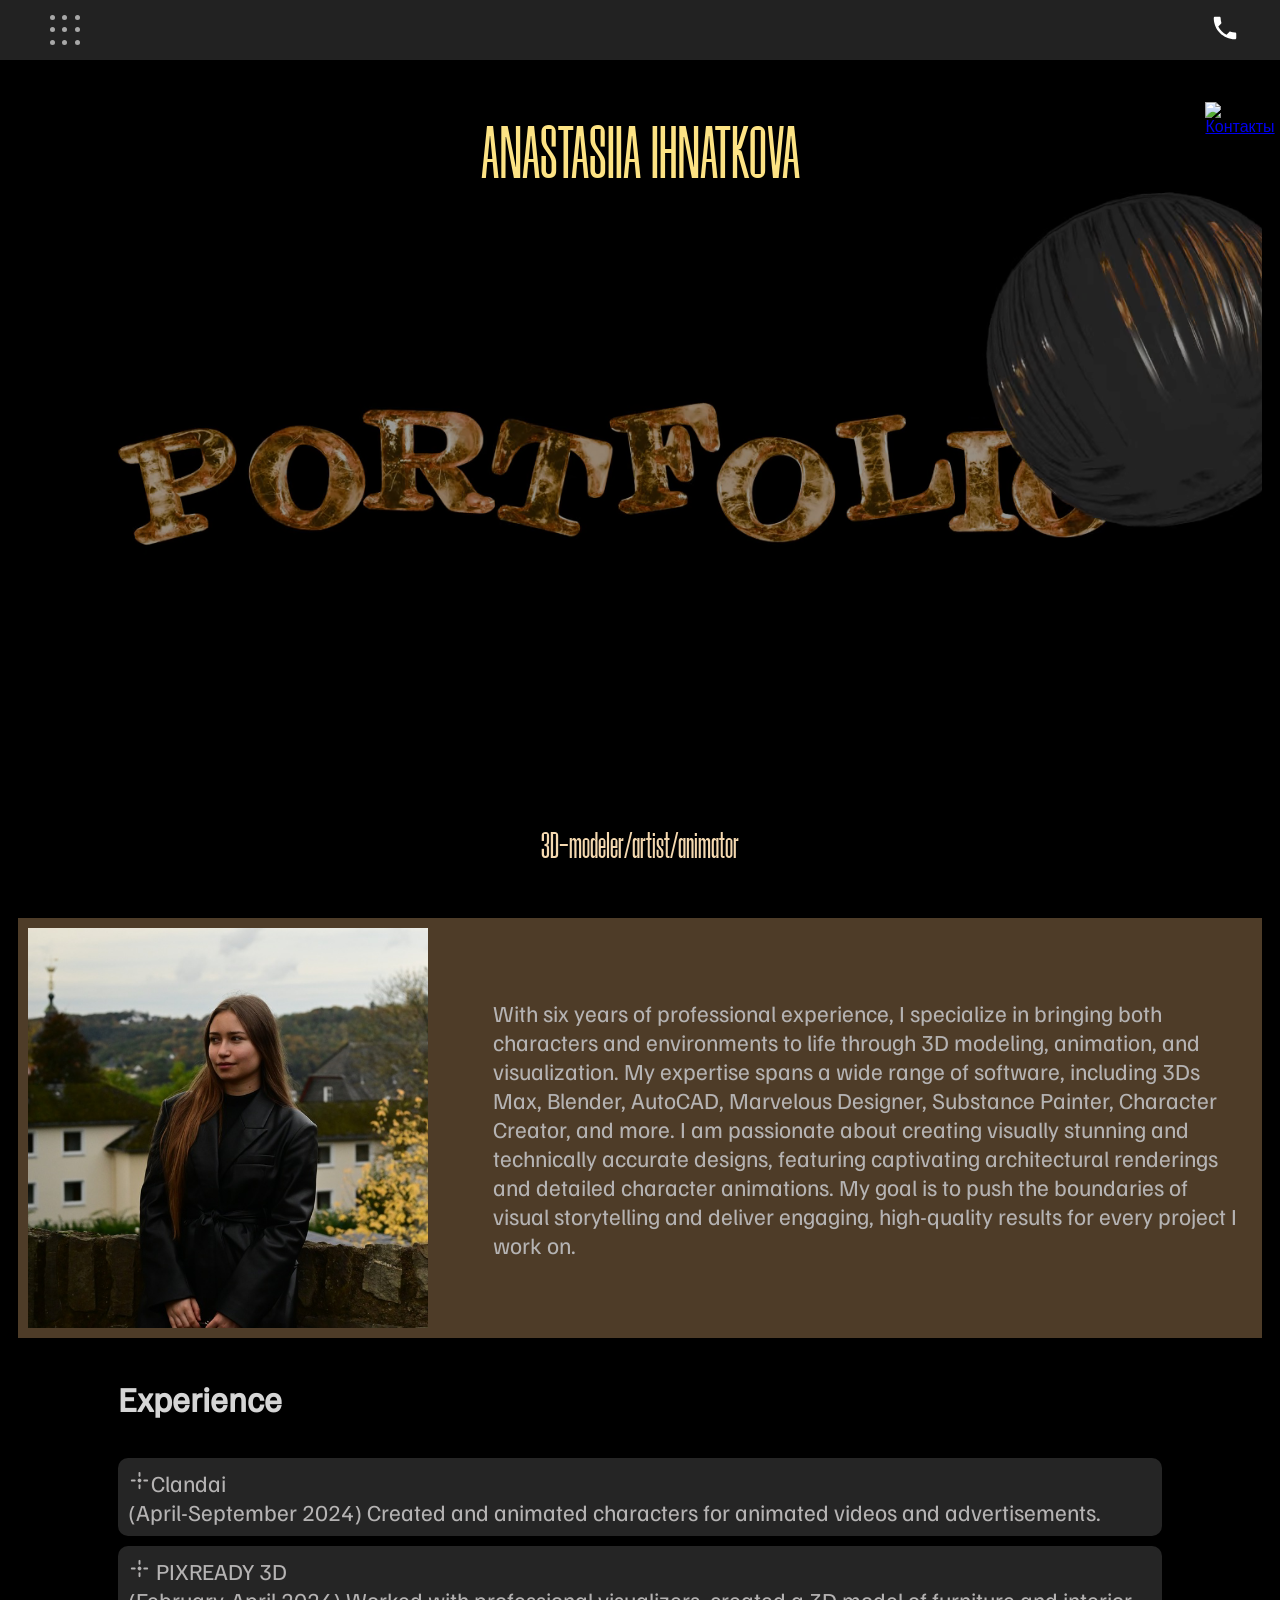
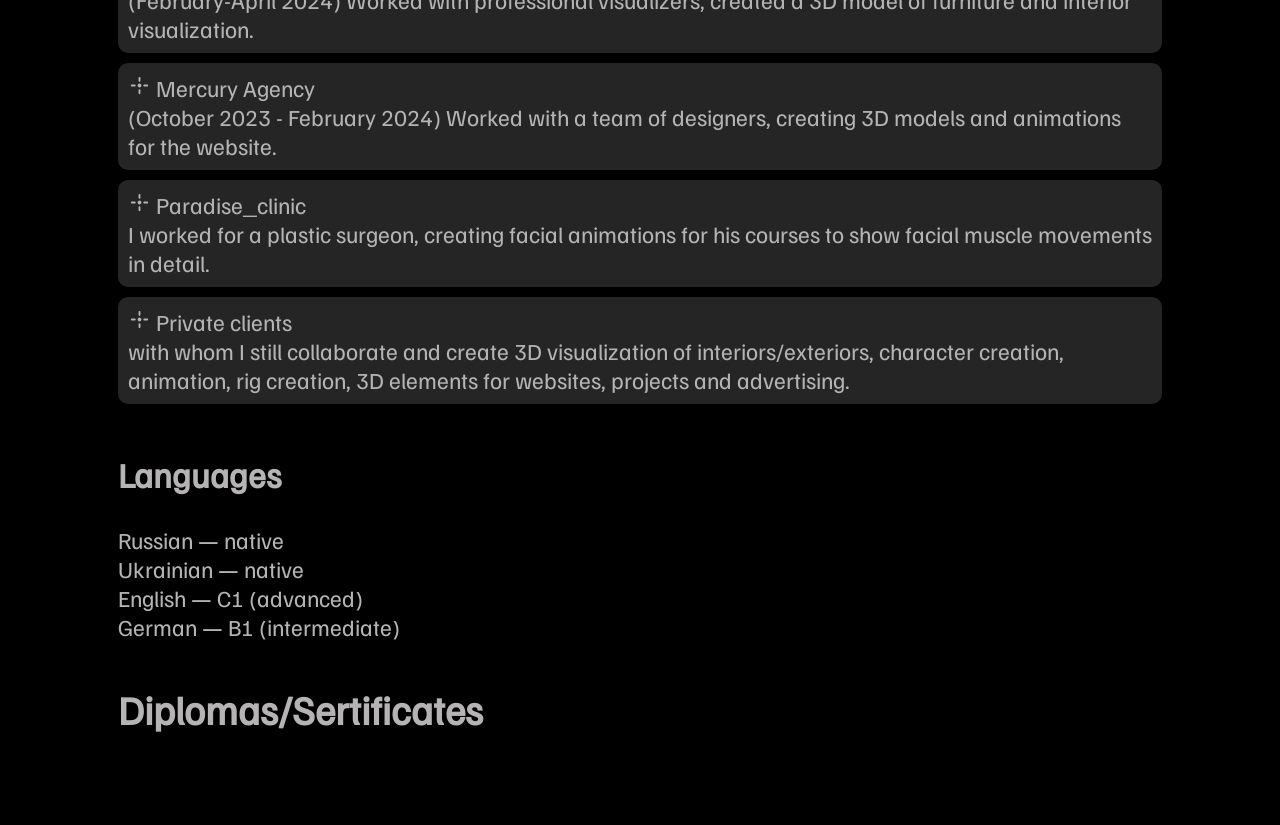
==== index.html @ f057143c "Add files via upload" ====
<!DOCTYPE html>
<html lang="ru">

<head>
    <meta charset="UTF-8">
    <title>Портфолио Анастасии</title>
    <link rel="stylesheet" href="style.css">
</head>
<style>

</style>

<body>
    <header class="hero">
        <video class="hero-video" autoplay muted playsinline loop>
            <source src="media/0001-0500.webm" type="video/webm">
        </video>

        <!-- Бургер -->
        <div class="upper-menu">
            <div class="icon nav-icon-1">
                <span></span>
                <span></span>
                <span></span>
                <span></span>
                <span></span>
                <span></span>
                <span></span>
                <span></span>
                <span></span>
            </div>
            <div>
                <svg class="contact-icon" xmlns="http://www.w3.org/2000/svg" width="30px" height="30px" viewBox="0 0 24 24">
                    <title>baseline-phone</title>
                    <path fill="currentColor" d="M6.62 10.79c1.44 2.83 3.76 5.14 6.59 6.59l2.2-2.2c.27-.27.67-.36 1.02-.24c1.12.37 2.33.57 3.57.57c.55 0 1 .45 1 1V20c0 .55-.45 1-1 1c-9.39 0-17-7.61-17-17c0-.55.45-1 1-1h3.5c.55 0 1 .45 1 1c0 1.25.2 2.45.57 3.57c.11.35.03.74-.25 1.02z" />
                </svg>
                <div class="contact-bar">
                    <a href="https://www.instagram.com/nestle1._?utm_source=qr&stkn=MWVmbjVmZHRwcTJueg=="><img src="media/Instagram_logo_2022.png" alt="Контакты"></a>
                    <a href="https://t.me/nastasia1029"><img src="media/android-chrome-192x192 (1).png" alt="Контакты"></a>
                    <a href="https://www.tiktok.com/@e1tsen"><img src="media/Tiktok_icon.svg.png" alt="Контакты"></a>
                </div>
            </div>

        </div>

        <!-- Выезжающая панель -->
        <nav class="sidebar" id="sidebar">
            <ul>
                <li><a href="index.html">Главная</a></li>
                <li><a href="page-animation.html">Анимации</a></li>
                <li><a href="#">Архитектура</a></li>
                <li><a href="page-characters.html">Персонажи</a></li>
                <li><a href="#">Искусство</a></li>
            </ul>
        </nav>



        <div class="hero-content">
            <div class="hero-title">ANASTASIIA IHNATKOVA</div>
            <div class="buttons">
                <div>3D-modeler/artist/animator</div>
            </div>
        </div>


    </header>
    <div class="my-image">
        <img src="media/599d8bd2-3701-425e-8cbc-297222502ee8.jpg" alt="">
        <div class="about-me">
            With six years of professional experience, I specialize in bringing both characters and environments to life through 3D modeling, animation, and visualization. My expertise spans a wide range of software, including 3Ds Max, Blender, AutoCAD, Marvelous Designer, Substance Painter, Character Creator, and more. I am passionate about creating visually stunning and technically accurate designs, featuring captivating architectural renderings and detailed character animations. My goal is to push the boundaries of visual storytelling and deliver engaging, high-quality results for every project I work on.

        </div>
    </div>
    <div class="experience">
        <h2>Experience</h2>
        <section>
            <svg xmlns="http://www.w3.org/2000/svg" width="1em" height="1em" viewBox="0 0 24 24">
                <title>point-scan-rounded</title>
                <path fill="currentColor" d="M10.588 13.413Q10 12.825 10 12t.588-1.412T12 10t1.413.588T14 12t-.587 1.413T12 14t-1.412-.587M11 7V4q0-.425.288-.712T12 3t.713.288T13 4v3q0 .425-.288.713T12 8t-.712-.288T11 7m0 13v-3q0-.425.288-.712T12 16t.713.288T13 17v3q0 .425-.288.713T12 21t-.712-.288T11 20m6-9h3q.425 0 .713.288T21 12t-.288.713T20 13h-3q-.425 0-.712-.288T16 12t.288-.712T17 11M4 11h3q.425 0 .713.288T8 12t-.288.713T7 13H4q-.425 0-.712-.288T3 12t.288-.712T4 11" />
            </svg>Clandai <br>
            (April-September 2024)
            Created and animated characters for animated videos and advertisements.
        </section>
        <section>

            <svg xmlns="http://www.w3.org/2000/svg" width="1em" height="1em" viewBox="0 0 24 24">
                <title>point-scan-rounded</title>
                <path fill="currentColor" d="M10.588 13.413Q10 12.825 10 12t.588-1.412T12 10t1.413.588T14 12t-.587 1.413T12 14t-1.412-.587M11 7V4q0-.425.288-.712T12 3t.713.288T13 4v3q0 .425-.288.713T12 8t-.712-.288T11 7m0 13v-3q0-.425.288-.712T12 16t.713.288T13 17v3q0 .425-.288.713T12 21t-.712-.288T11 20m6-9h3q.425 0 .713.288T21 12t-.288.713T20 13h-3q-.425 0-.712-.288T16 12t.288-.712T17 11M4 11h3q.425 0 .713.288T8 12t-.288.713T7 13H4q-.425 0-.712-.288T3 12t.288-.712T4 11" />
            </svg>
            PIXREADY 3D <br>
            (February-April 2024)
            Worked with professional visualizers, created a 3D model of furniture and interior visualization.
        </section>
        <section>
            <svg xmlns="http://www.w3.org/2000/svg" width="1em" height="1em" viewBox="0 0 24 24">
                <title>point-scan-rounded</title>
                <path fill="currentColor" d="M10.588 13.413Q10 12.825 10 12t.588-1.412T12 10t1.413.588T14 12t-.587 1.413T12 14t-1.412-.587M11 7V4q0-.425.288-.712T12 3t.713.288T13 4v3q0 .425-.288.713T12 8t-.712-.288T11 7m0 13v-3q0-.425.288-.712T12 16t.713.288T13 17v3q0 .425-.288.713T12 21t-.712-.288T11 20m6-9h3q.425 0 .713.288T21 12t-.288.713T20 13h-3q-.425 0-.712-.288T16 12t.288-.712T17 11M4 11h3q.425 0 .713.288T8 12t-.288.713T7 13H4q-.425 0-.712-.288T3 12t.288-.712T4 11" />
            </svg>
            Mercury Agency <br>
            (October 2023 - February 2024)
            Worked with a team of designers, creating 3D models and animations for the website.
        </section>
        <section>
            <svg xmlns="http://www.w3.org/2000/svg" width="1em" height="1em" viewBox="0 0 24 24">
                <title>point-scan-rounded</title>
                <path fill="currentColor" d="M10.588 13.413Q10 12.825 10 12t.588-1.412T12 10t1.413.588T14 12t-.587 1.413T12 14t-1.412-.587M11 7V4q0-.425.288-.712T12 3t.713.288T13 4v3q0 .425-.288.713T12 8t-.712-.288T11 7m0 13v-3q0-.425.288-.712T12 16t.713.288T13 17v3q0 .425-.288.713T12 21t-.712-.288T11 20m6-9h3q.425 0 .713.288T21 12t-.288.713T20 13h-3q-.425 0-.712-.288T16 12t.288-.712T17 11M4 11h3q.425 0 .713.288T8 12t-.288.713T7 13H4q-.425 0-.712-.288T3 12t.288-.712T4 11" />
            </svg>
            Paradise_clinic <br>
            I worked for a plastic surgeon, creating facial animations for his courses to show facial muscle movements in detail.
        </section>
        <section>
            <svg xmlns="http://www.w3.org/2000/svg" width="1em" height="1em" viewBox="0 0 24 24">
                <title>point-scan-rounded</title>
                <path fill="currentColor" d="M10.588 13.413Q10 12.825 10 12t.588-1.412T12 10t1.413.588T14 12t-.587 1.413T12 14t-1.412-.587M11 7V4q0-.425.288-.712T12 3t.713.288T13 4v3q0 .425-.288.713T12 8t-.712-.288T11 7m0 13v-3q0-.425.288-.712T12 16t.713.288T13 17v3q0 .425-.288.713T12 21t-.712-.288T11 20m6-9h3q.425 0 .713.288T21 12t-.288.713T20 13h-3q-.425 0-.712-.288T16 12t.288-.712T17 11M4 11h3q.425 0 .713.288T8 12t-.288.713T7 13H4q-.425 0-.712-.288T3 12t.288-.712T4 11" />
            </svg>
            Private clients <br>
            with whom I still collaborate and create 3D visualization of interiors/exteriors, character creation, animation, rig creation, 3D elements for websites, projects and advertising.
        </section>

    </div>
    <div class="languages">
        <h2>Languages</h2>
        <section>
            Russian — native <br>
            Ukrainian — native <br>
            English — C1 (advanced) <br>
            German — B1 (intermediate) <br>
        </section>
    </div>
    

    <div class="diplom">
        <h2 class="diplomas-title">Diplomas/Sertificates</h2>
        <div class="diplomas">
            <img src="media/unnamed.jpg" alt="">
            <img src="media/unnamed (1).jpg" alt="">
            <img src="media/unnamed (2).jpg" alt="">
            <img src="media/unnamed (3).jpg" alt="">
            <img src="media/unnamed (4).jpg" alt="">
            <img src="media/unnamed (5).jpg" alt="">
        </div>




        <script src="script.js"></script>
</body>
<script>

    const icon = document.querySelector('.nav-icon-1');
    const sidebar = document.getElementById('sidebar');
    const contactIcon = document.querySelector('.contact-icon');
    const contactBar = document.querySelector('.contact-bar');

    icon.addEventListener('click', () => {
        sidebar.classList.toggle("open");
    });

    const icons = document.querySelectorAll('.icon');
    icons.forEach(icon => {
        icon.addEventListener('click', (event) => {
            icon.classList.toggle("open");
        });
    });
    contactIcon.addEventListener('click', (event) => {
        contactBar.classList.toggle("open");
    })


    const btn = document.querySelector('.dropdown-btn');
    const menu = document.querySelector('.dropdown-menu');

    btn.addEventListener('click', () => {
        if (menu.classList.contains('active')) {
            menu.style.maxHeight = 0;
            menu.classList.remove('active');
        } else {
            menu.style.maxHeight = menu.scrollHeight + "px";
            menu.classList.add('active');
        }
    });

</script>

</html>
---- style.css ----
@font-face {
    font-family: 'Galgo';
    src: url('Galgo.ttf') format('truetype');
    font-weight: normal;
    font-style: normal;
}

@font-face {
    font-family: 'Grotesk';
    src: url('FamiljenGrotesk-VariableFont_wght.ttf') format('truetype');
    font-weight: normal;
    font-style: normal;
}

body {
    font-family: 'Galgo', sans-serif;
    background: #000000;
    padding: 10px;
}

.hero {
    position: relative;
    width: 100%;
    height: 100vh;
    overflow: hidden;
}

.hero2 {
    position: relative;
    width: 100%;

    overflow: hidden;
}

.hero-title {
    font-size: 80px;
    transition: text-shadow 0.4s ease, color 0.4s ease;
}


.hero-title:hover {
    color: #ffffff;
    text-shadow: 0 0 10px rgba(235, 166, 47, 0.9),
        0 0 20px rgba(238, 181, 57, 0.7),
        0 0 30px rgba(234, 131, 47, 0.5);
}

/* Видео как фон */
.hero-video {
    position: absolute;
    top: 0;
    left: 0;
    width: 100%;
    height: 100%;
    object-fit: cover;
    z-index: 1;
    filter: brightness(0.6);
}


/* Контент поверх */
.hero-content {
    position: relative;
    z-index: 2;
    text-align: center;
    color: #fde384;
    height: 100%;
    display: flex;
    flex-direction: column;
    margin-top: 100px;
    justify-content: space-between;
}

.upper-menu {
    position: fixed;
    top: 0;
    left: 0;
    width: 100%;
    height: 60px;
    background: rgba(170, 170, 170, 0.2);
    backdrop-filter: blur(8px);
    display: flex;
    justify-content: space-between;
    align-items: center;
    padding: 0 40px;
    z-index: 4;
    color: #fff;
}

.nav-icon-1 {
    width: 30px;
    height: 30px;
    position: relative;
    transition: .1s;
    margin: 10px 10px;
    cursor: pointer;
    display: inline-block;
    z-index: 2;
}

.contact-icon {
    height: 30px;
    padding-right: 80px;
    right: 100px;
    top: 15px
}

.nav-icon-1 span {
    width: 5px;
    height: 5px;
    background-color: #a8a8a8;
    display: block;
    border-radius: 50%;
    position: absolute;

}

.nav-icon-1:hover span {
    transform: scale(1.2);
    transition: 350ms cubic-bezier(.8, .5, .2, 1.4);
}

.nav-icon-1 span:nth-child(1) {
    left: 0;
    top: 0;
}

.nav-icon-1 span:nth-child(2) {
    left: 12px;
    top: 0;
}

.nav-icon-1 span:nth-child(3) {
    right: 0;
    top: 0;
}

.nav-icon-1 span:nth-child(4) {
    left: 0;
    top: 12px;
}

.nav-icon-1 span:nth-child(5) {
    position: absolute;
    left: 12px;
    top: 12px;
}

.nav-icon-1 span:nth-child(6) {
    right: 0px;
    top: 12px;
}

.nav-icon-1 span:nth-child(7) {
    left: 0px;
    bottom: 0px;
}

.nav-icon-1 span:nth-child(8) {
    position: absolute;
    left: 12px;
    bottom: 0px;
}

.nav-icon-1 span:nth-child(9) {
    right: 0px;
    bottom: 0px;
}

.nav-icon-1.open {
    transform: rotate(180deg);
    cursor: pointer;
    transition: .2s cubic-bezier(.8, .5, .2, 1.4);
}

.nav-icon-1.open span {
    border-radius: 50%;
    transition-delay: 200ms;
    transition: .5s cubic-bezier(.8, .5, .2, 1.4);
}

.nav-icon-1.open span:nth-child(2) {
    left: 6px;
    top: 6px;
}

.nav-icon-1.open span:nth-child(4) {
    left: 6px;
    top: 18px;
}

.nav-icon-1.open span:nth-child(6) {
    right: 6px;
    top: 6px;
}

.nav-icon-1.open span:nth-child(8) {
    left: 18px;
    bottom: 6px;
}

/* Кнопки */
.buttons {
    margin-top: 30px;
    padding-bottom: 100p;
    font-size: 40px;
    padding-bottom: 150px;
    color: #f5d9b0;
}

.contact-bar {
    display: flex;
    flex-direction: column;
    justify-content: space-between;
    height: 0px;
    width: 0px;
    position: absolute;
    background-color: #6d6d6d5f;
    backdrop-filter: blur(10px);
    border-radius: 10px;
    top: 60px;
    right: 120px;
    z-index: 1;
    transition: 0.4s ease;
    align-items: center;
    gap: 5px;
}

.contact-bar img {
    width: 100%
}

.contact-bar.open {
    height: 100px;
    width: 25px;
}

/* Боковая панель */
.sidebar {
    position: fixed;
    top: 0;
    left: -260px;
    /* спрятана */
    width: 260px;
    height: 100vh;
    background: rgba(0, 0, 0, 0.75);
    backdrop-filter: blur(10px);
    padding-top: 120px;
    transition: 0.4s ease;
    z-index: 3;
}

.sidebar.open {
    left: 0;
    /* выезжает */
}

.sidebar ul {
    list-style: none;
    padding: 0;
    margin: 0;
}

.sidebar ul li {
    margin: 20px 0;
}

.sidebar ul li a {
    color: #fff;
    font-size: 1.4rem;
    text-decoration: none;
    padding: 10px 30px;
    display: block;
    transition: 0.3s;
}

.sidebar ul li a:hover {
    background: rgba(255, 255, 255, 0.15);
    padding-left: 40px;
}

.my-image {
    display: flex;
    gap: 50px;
    align-items: center;
    background-color: #4e3c28;
    padding: 10px;

}

.my-image img {
    height: 400px;
}


.my-image .about-me {
    font-family: 'Grotesk';
    color: #b5b3b3;
    padding: 15px;
    font-size: 23px;
}

.experience {
    color: #d5d5d5;
    font-family: 'Grotesk';
    display: flex;
    flex-direction: column;
    padding: 10px 100px;
    font-size: 23px;
    gap: 10px;
}

.experience section {
    background-color: #252525;
    padding: 10px;
    color: #b5b3b3;
    border-radius: 10px;

    /* Элементы плавности анимации (время и тип изменения) */
    transition: transform 0.3s ease, box-shadow 0.3s ease, color 0.3s ease;
    transform-origin: center;
    /* Увеличение будет идти от центра элемента */
}

/* Стили, которые применяются при наведении мыши (hover) */
.experience section:hover {
    transform: scale(1.01);
    /* Плавно увеличивает секцию на 5% в ширину и высоту */
    color: #ffffff;
    /* Текст внутри становится ярче */

    /* Эффект свечения (горизонтальное смещение, вертикальное, размытие, цвет) */
    box-shadow: 0 0 20px rgba(213, 213, 213, 0.4);
}

.languages {
    color: #b5b3b3;
    display: flex;
    flex-direction: column;
    font-family: 'Grotesk';
    font-size: 23px;
    padding: 10px 100px 10px 100px;
}

.diplom {
    padding-left: 100px;
}

.diplomas {
    display: flex;
    flex-wrap: wrap;
    /* вот это включает перенос */
    gap: 20px;
    /* расстояние между фото */
    justify-content: center;
    /* выравнивание */

    width: 90%;
    justify-content: center;

}

.diplomas-title {
    color: #b5b3b3;
    font-family: 'Grotesk';
    font-size: 40px;
}

.diplomas img {
    width: 48%;
    /* задаёшь размер фото */

    border-radius: 10px;
}

.diplomas img:hover {
    box-shadow: 0 0 25px rgba(241, 199, 136, 0.8);
    transform: scale(1.02);
    transition: 0.5s ease;

}


.dropdown {

    gap: 20px;
    font-size: 23px;
    font-family: 'Grotesk';
    padding: 10px 100px 10px 100px;

}

/* Кнопка */
.dropdown-btn {
    width: 15%;
    padding: 12px;
    background: #333;
    color: #fff;
    border: none;
    border-radius: 6px;
    cursor: pointer;
    font-size: 23px;
}

/* Меню — обычный блок */
.dropdown-menu {
    background: #444;
    border-radius: 6px;
    overflow: hidden;
    max-height: 0;
    /* скрыто */
    transition: max-height 0.3s ease;
}

/* Активное меню */
.dropdown-menu.active {
    max-height: 500px;
    /* достаточно большая высота */
}

/* Пункты */
.dropdown-item {
    padding: 12px;
    color: #fff;
    cursor: pointer;
    transition: 0.2s;
}

.dropdown-item:hover {
    background: #555;
}

.grid {
    display: grid;
    /* Автоматически создаем колонки одинакового размера (минимум 300px) */
    grid-template-columns: repeat(auto-fit, minmax(400px, 1fr));
    /* Одинаковое расстояние между ячейками */
    gap: 20px;
    /* Растягиваем сетку на весь экран */
    width: 100%;

    /* Внутренний отступ, чтобы видео не прижимались к краям экрана */
    padding: 20px;

    box-sizing: border-box;
    background-color: #000000;
    /* Темный фон для красоты (опционально) */
    align-items: center;
}

.grid video {

    /* Видео уменьшится, чтобы влезть целиком, не искажая пропорции */
    object-fit: contain;
    /* Центрирует видео внутри его собственной ячейки */
    justify-self: center;
    align-self: center;

}

.grid video :hover {
    box-shadow: 0 0 25px rgba(241, 199, 136, 0.8);
    transform: scale(1.02);
    transition: 0.5s ease;
}

.hero-video2 {
    position: absolute;
    top: 0;
    left: 0;
    width: 100%;
    height: 48.5%;
    object-fit: cover;
    z-index: -0;
    filter: brightness(0.6);
    min-height: 445px;
    max-height: 450px;
}

.divider {
    height: 5px;
    border-radius: 10px;
    background-color: rgb(231, 218, 124);
    margin-top: 250px;
}

.animation-description{
    height: 42vh;
    background-color: #191919;
    border-radius: 20px;
    color: #b8b8b8;
    font-family: 'Grotesk';
    font-size: 30px;
    padding: 30px;
    align-items: center;
}
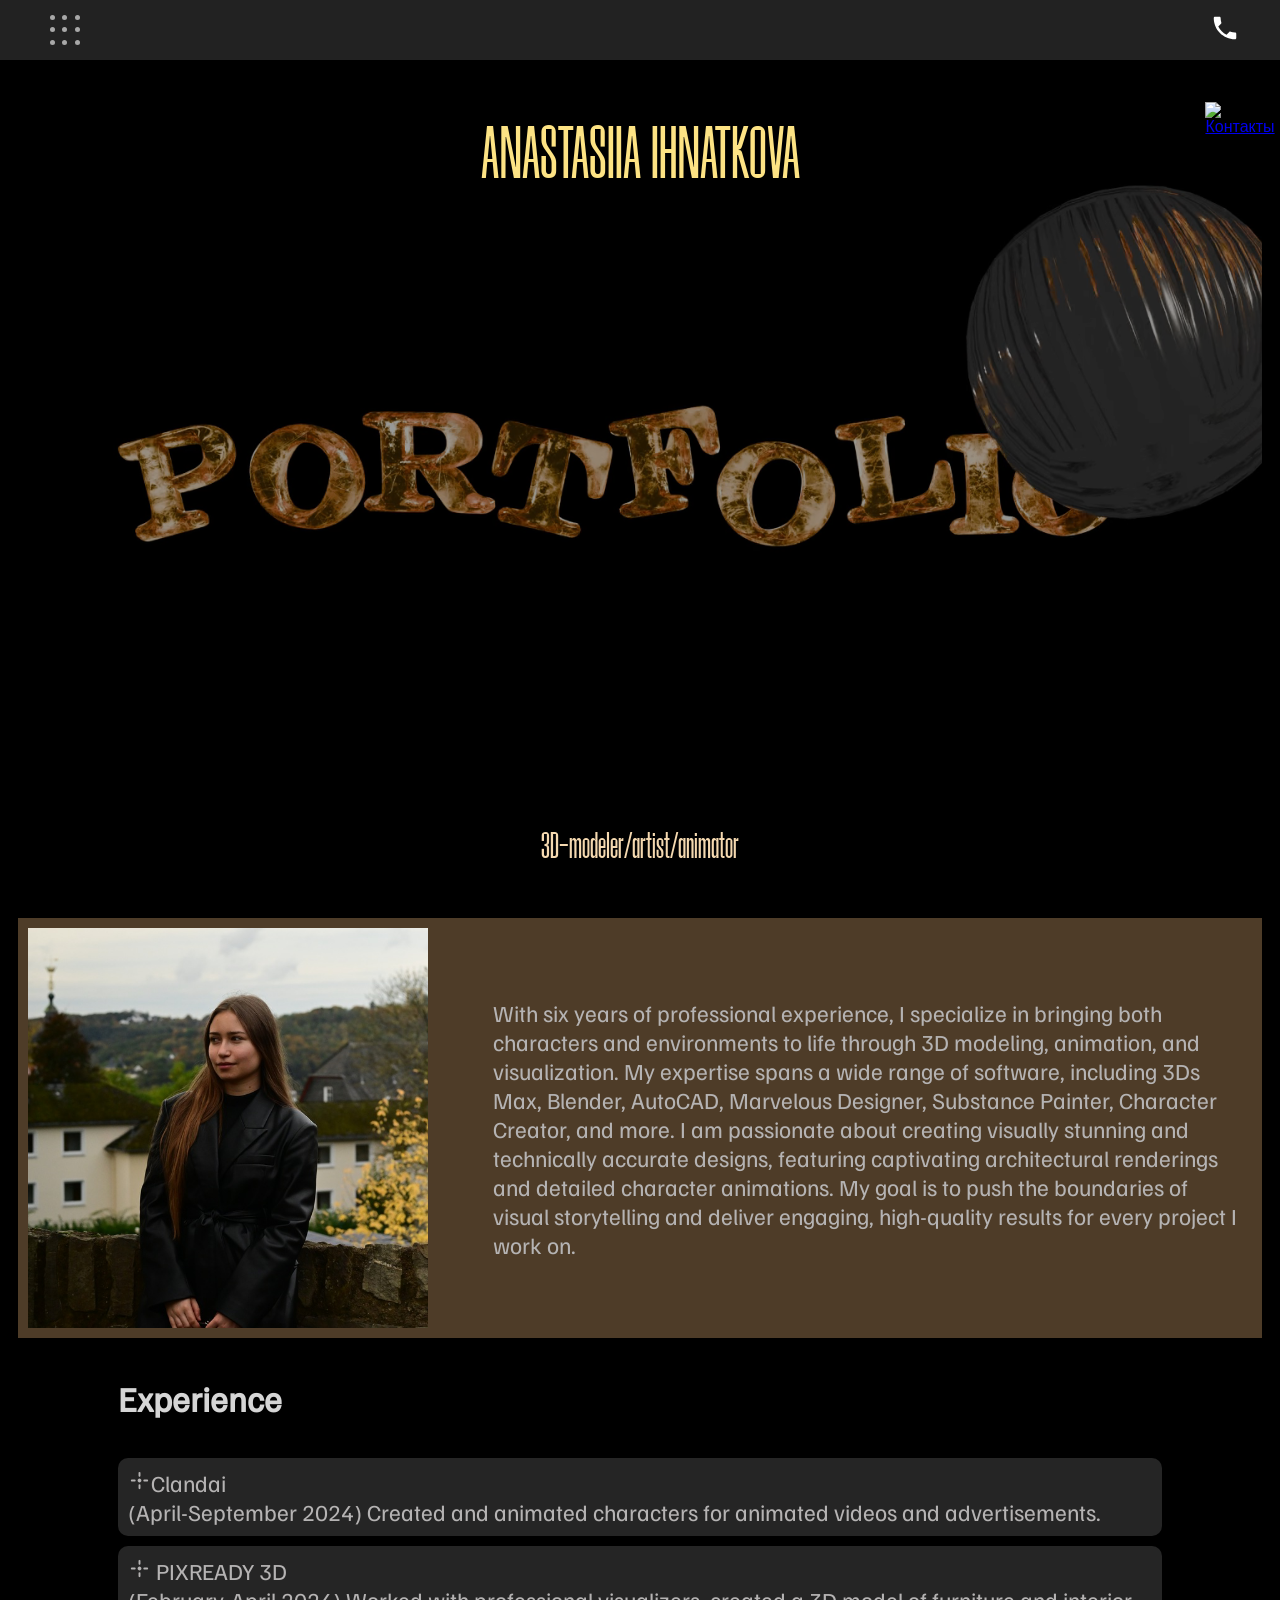
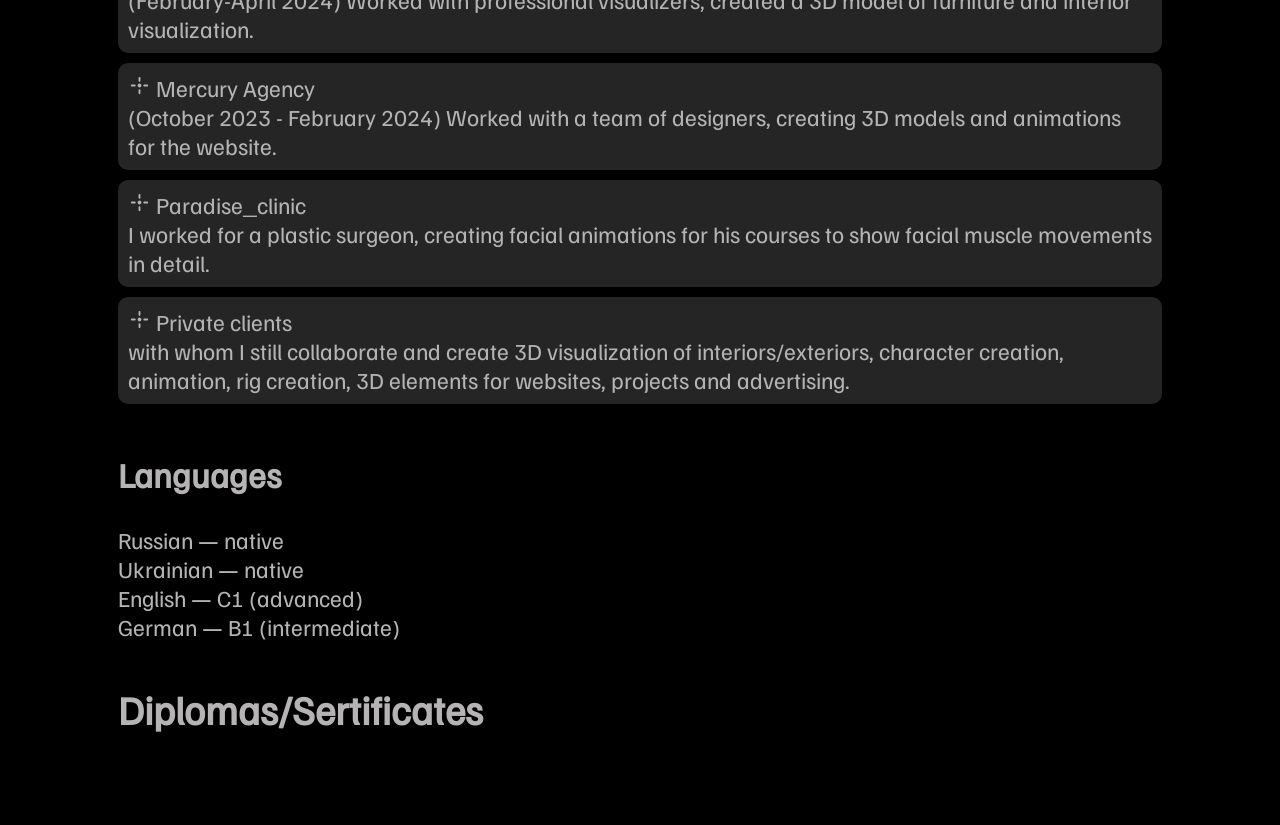
==== commit b8ecd3ea: "Add files via upload" ====
--- a/index.html
+++ b/index.html
@@ -3,7 +3,7 @@
 
 <head>
     <meta charset="UTF-8">
-    <title>Портфолио Анастасии</title>
+    <title>Portfolio Anastasiia Ihnatkova </title>
     <link rel="stylesheet" href="style.css">
 </head>
 <style>
@@ -46,11 +46,11 @@
         <!-- Выезжающая панель -->
         <nav class="sidebar" id="sidebar">
             <ul>
-                <li><a href="index.html">Главная</a></li>
-                <li><a href="page-animation.html">Анимации</a></li>
-                <li><a href="#">Архитектура</a></li>
-                <li><a href="page-characters.html">Персонажи</a></li>
-                <li><a href="#">Искусство</a></li>
+                <li><a href="index.html">Main</a></li>
+                <li><a href="page-animation.html">Animation</a></li>
+                <li><a href="page-architecture.html">Architecture</a></li>
+                <li><a href="page-characters.html">Characters</a></li>
+                <li><a href="page-art.html">Art and Products</a></li>
             </ul>
         </nav>
 
@@ -128,7 +128,7 @@
             German — B1 (intermediate) <br>
         </section>
     </div>
-    
+
 
     <div class="diplom">
         <h2 class="diplomas-title">Diplomas/Sertificates</h2>
--- a/style.css
+++ b/style.css
@@ -248,6 +248,7 @@
     padding-top: 120px;
     transition: 0.4s ease;
     z-index: 3;
+    font-family: 'Grotesk';
 }
 
 .sidebar.open {
@@ -447,6 +448,24 @@
     /* Темный фон для красоты (опционально) */
     align-items: center;
 }
+.grid-image{
+    display: grid;
+    /* Автоматически создаем колонки одинакового размера (минимум 300px) */
+    grid-template-columns: repeat(auto-fit, minmax(400px, 1fr));
+    /* Одинаковое расстояние между ячейками */
+    gap: 20px;
+    /* Растягиваем сетку на весь экран */
+    width: 100%;
+
+    /* Внутренний отступ, чтобы видео не прижимались к краям экрана */
+    padding: 20px;
+
+    box-sizing: border-box;
+    background-color: #000000;
+    /* Темный фон для красоты (опционально) */
+    align-items: center;
+   
+}
 
 .grid video {
 
@@ -462,6 +481,9 @@
     box-shadow: 0 0 25px rgba(241, 199, 136, 0.8);
     transform: scale(1.02);
     transition: 0.5s ease;
+}
+.grid-image img{ 
+    width: 30vw;
 }
 
 .hero-video2 {
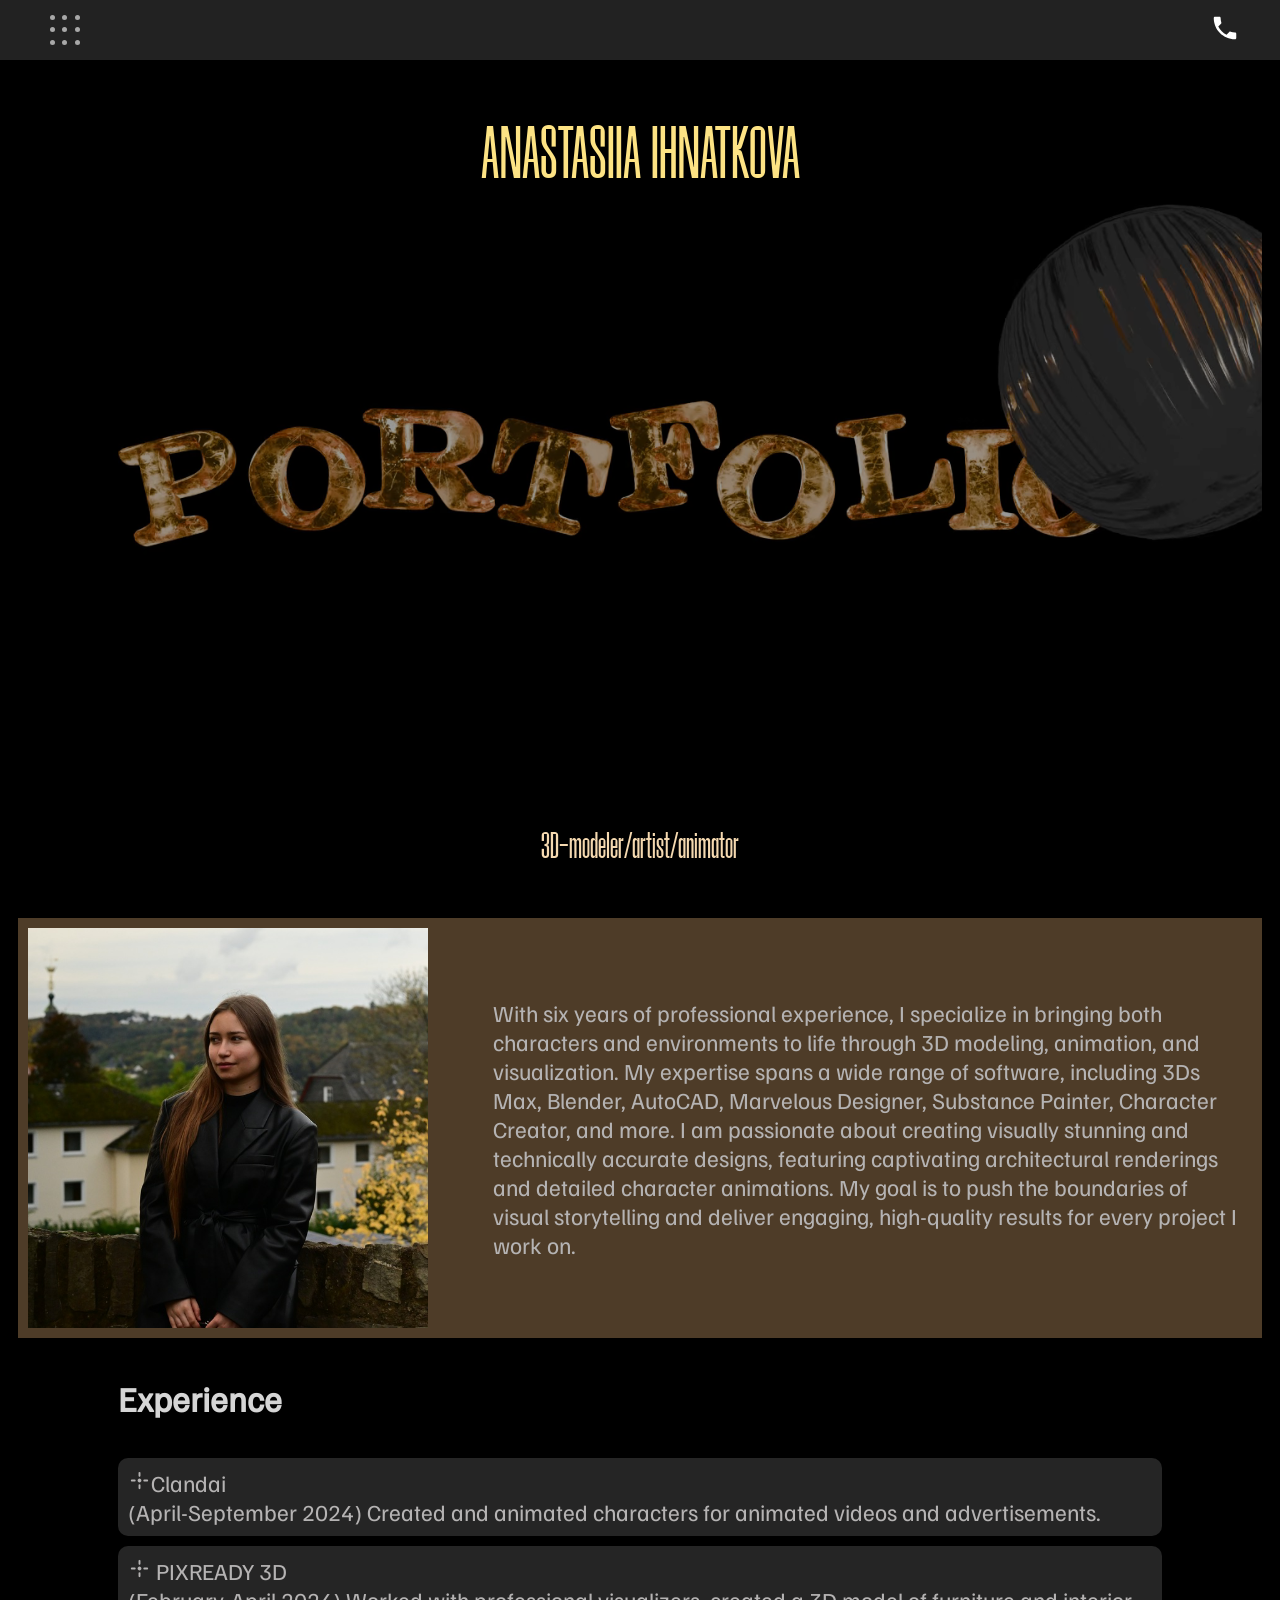
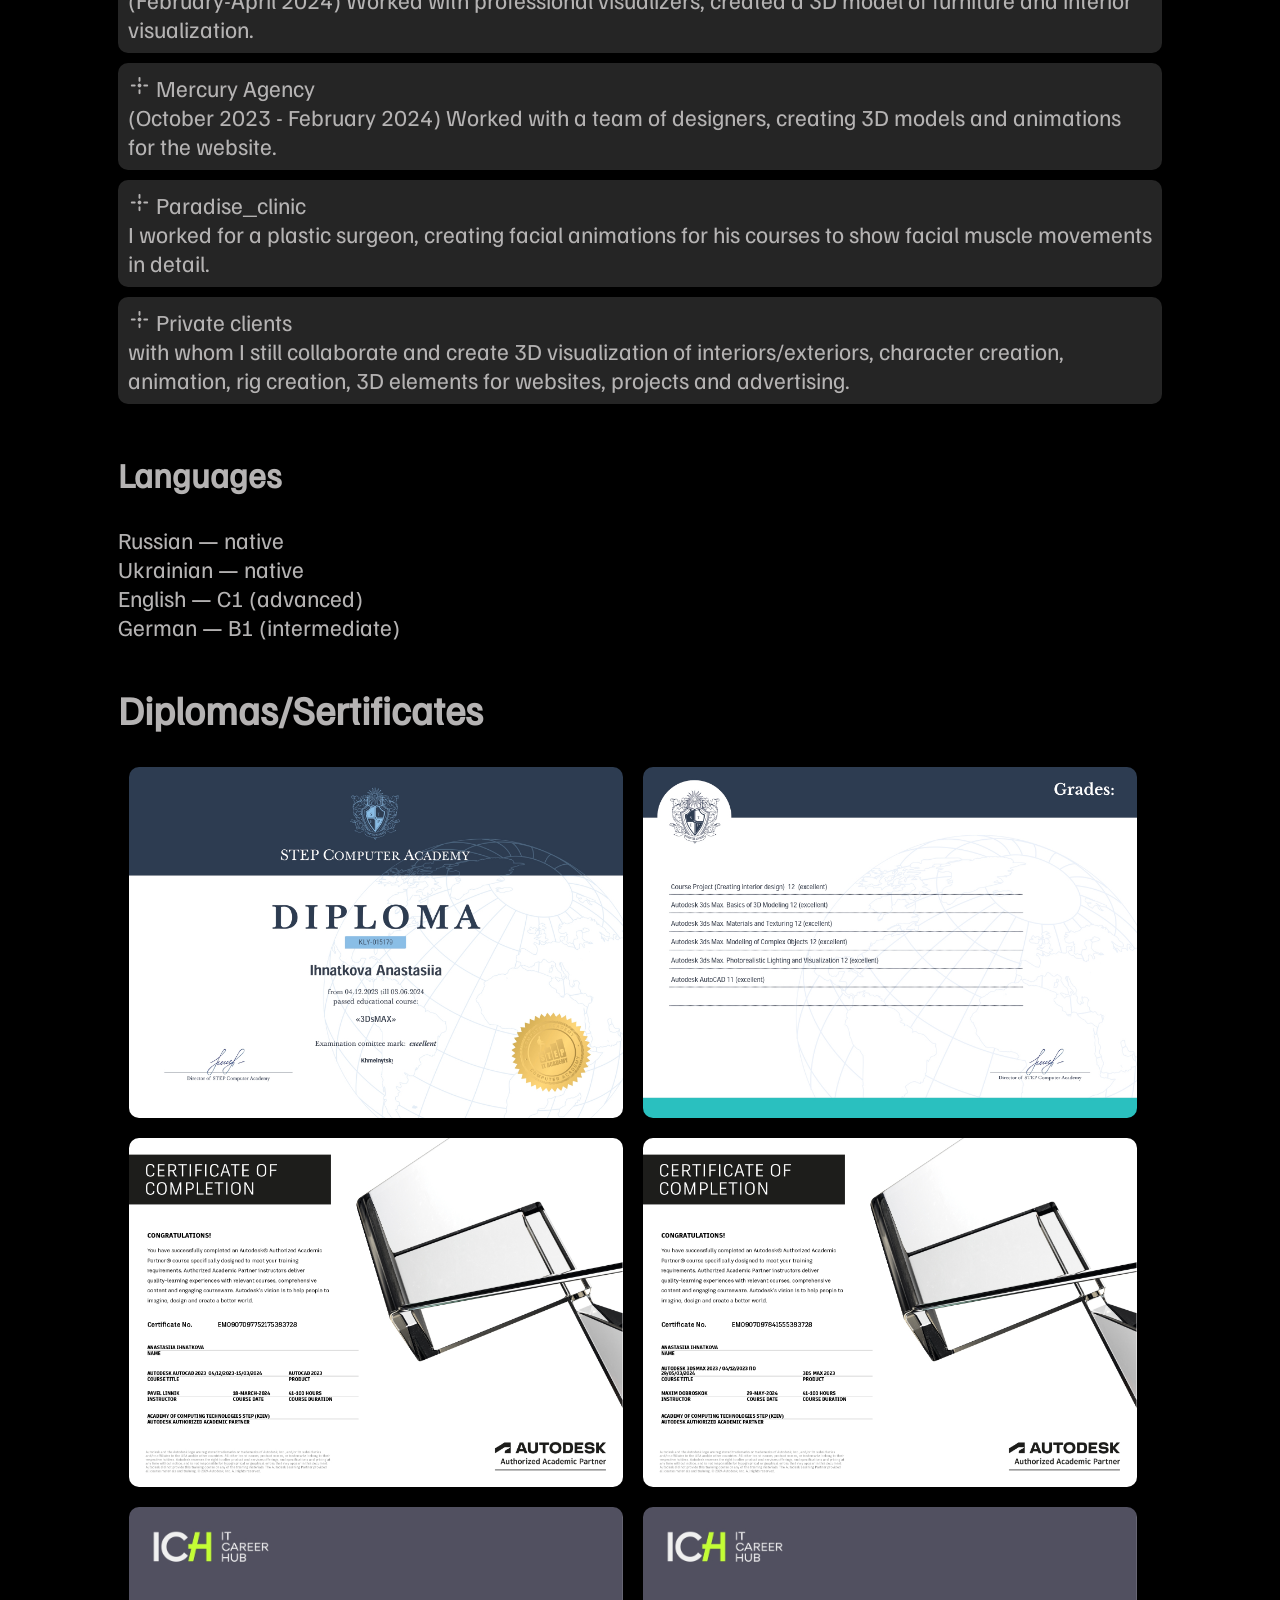
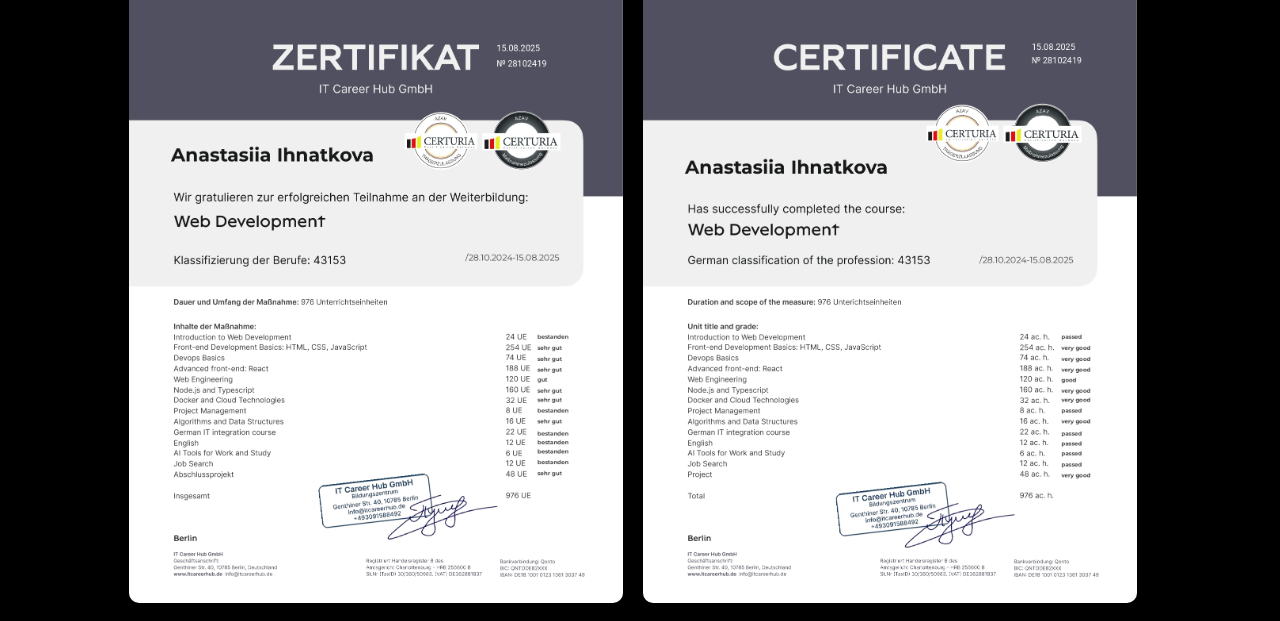
==== commit a6c36bd2: "Update index.html" ====
--- a/index.html
+++ b/index.html
@@ -3,6 +3,7 @@
 
 <head>
     <meta charset="UTF-8">
+    <meta name="viewport" content="width=device-width, initial-scale=1.0">
     <title>Portfolio Anastasiia Ihnatkova </title>
     <link rel="stylesheet" href="style.css">
 </head>
@@ -16,7 +17,6 @@
             <source src="media/0001-0500.webm" type="video/webm">
         </video>
 
-        <!-- Бургер -->
         <div class="upper-menu">
             <div class="icon nav-icon-1">
                 <span></span>
@@ -180,7 +180,24 @@
             menu.classList.add('active');
         }
     });
-
+    function adjustHeroHeight() {
+        const hero = document.querySelector('.hero');
+        if (!hero) return;
+
+        // Проверяем, является ли устройство мобильным (по сенсорному экрану или реальной ширине)
+        const isMobile = /Android|webOS|iPhone|iPad|iPod|BlackBerry|IEMobile|Opera Mini/i.test(navigator.userAgent)
+            || window.screen.width <= 768;
+
+        if (isMobile) {
+            hero.style.height = '30vw';
+        } else {
+            hero.style.height = '100vh'; // Возвращаем стандартную высоту для ПК
+        }
+    }
+
+    // Запускаем при загрузке страницы и при изменении размера окна
+    window.addEventListener('load', adjustHeroHeight);
+    window.addEventListener('resize', adjustHeroHeight);
 </script>
 
-</html>+</html>
